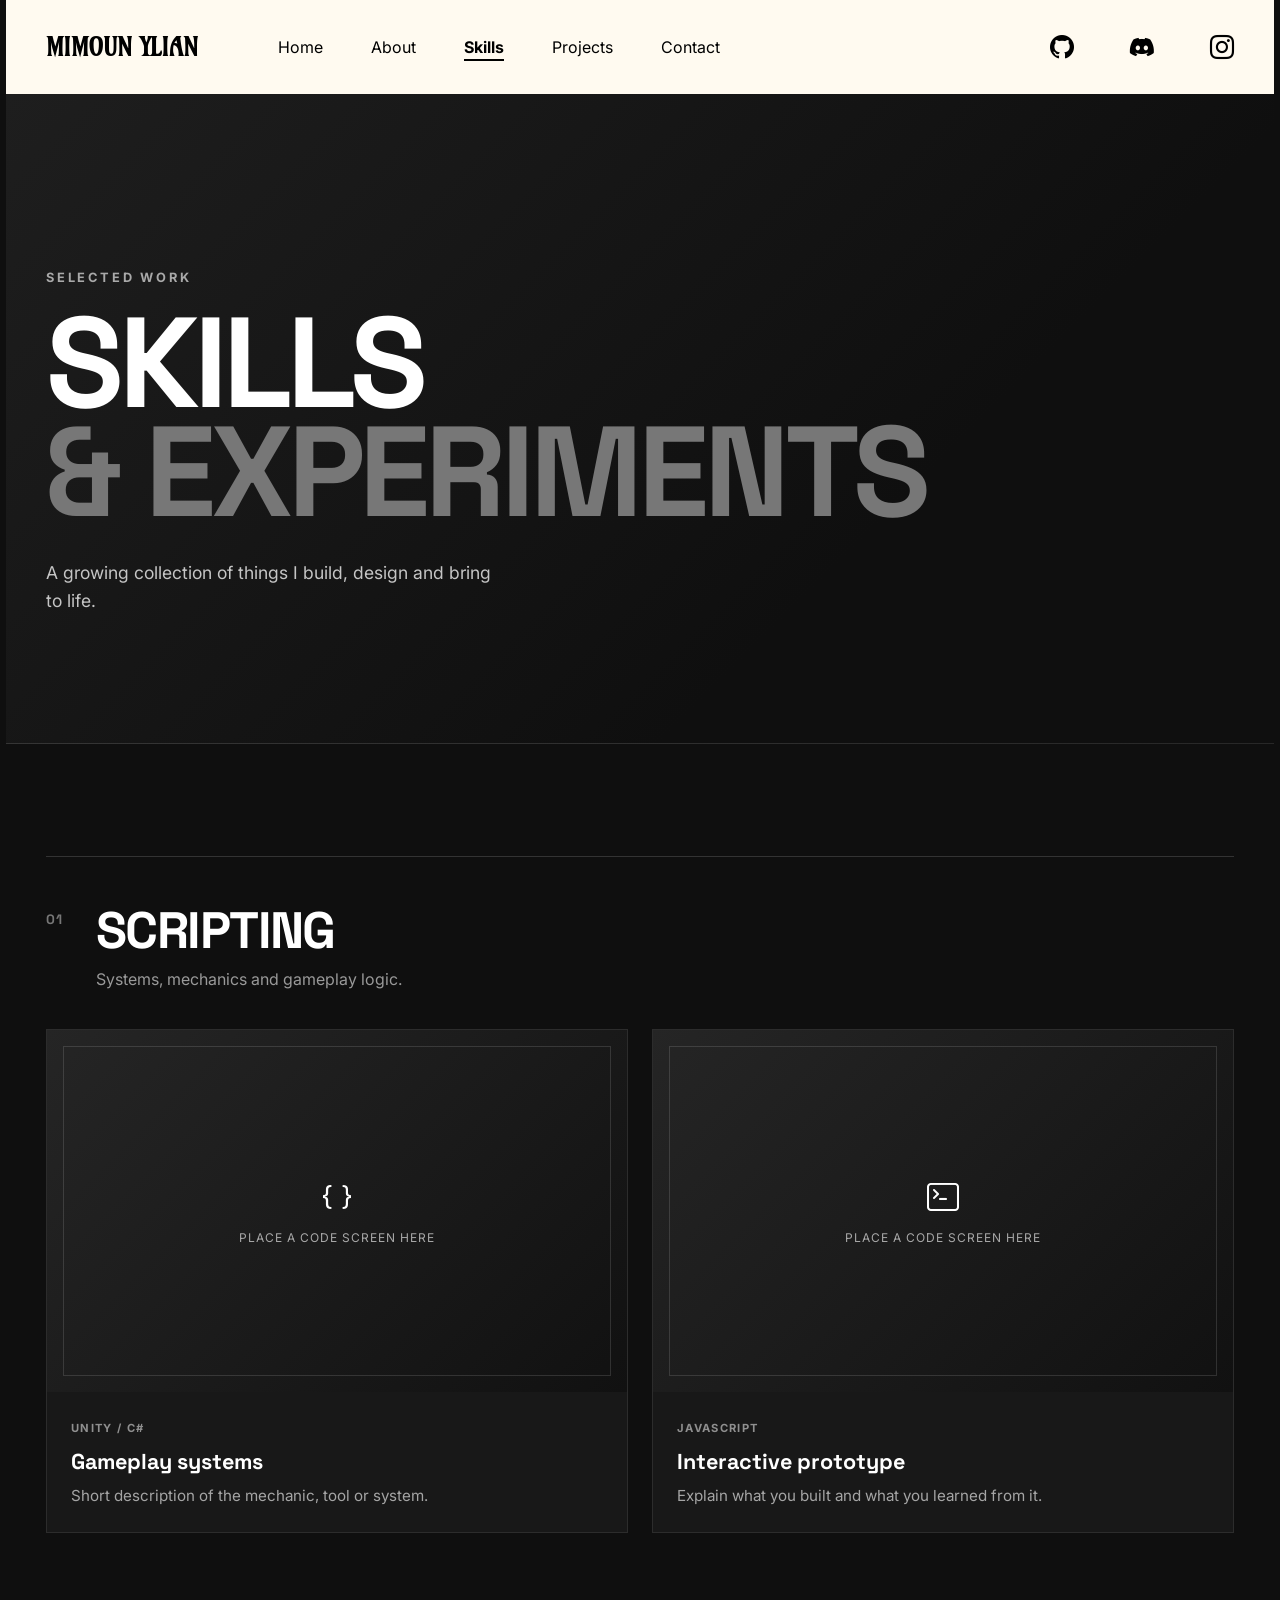
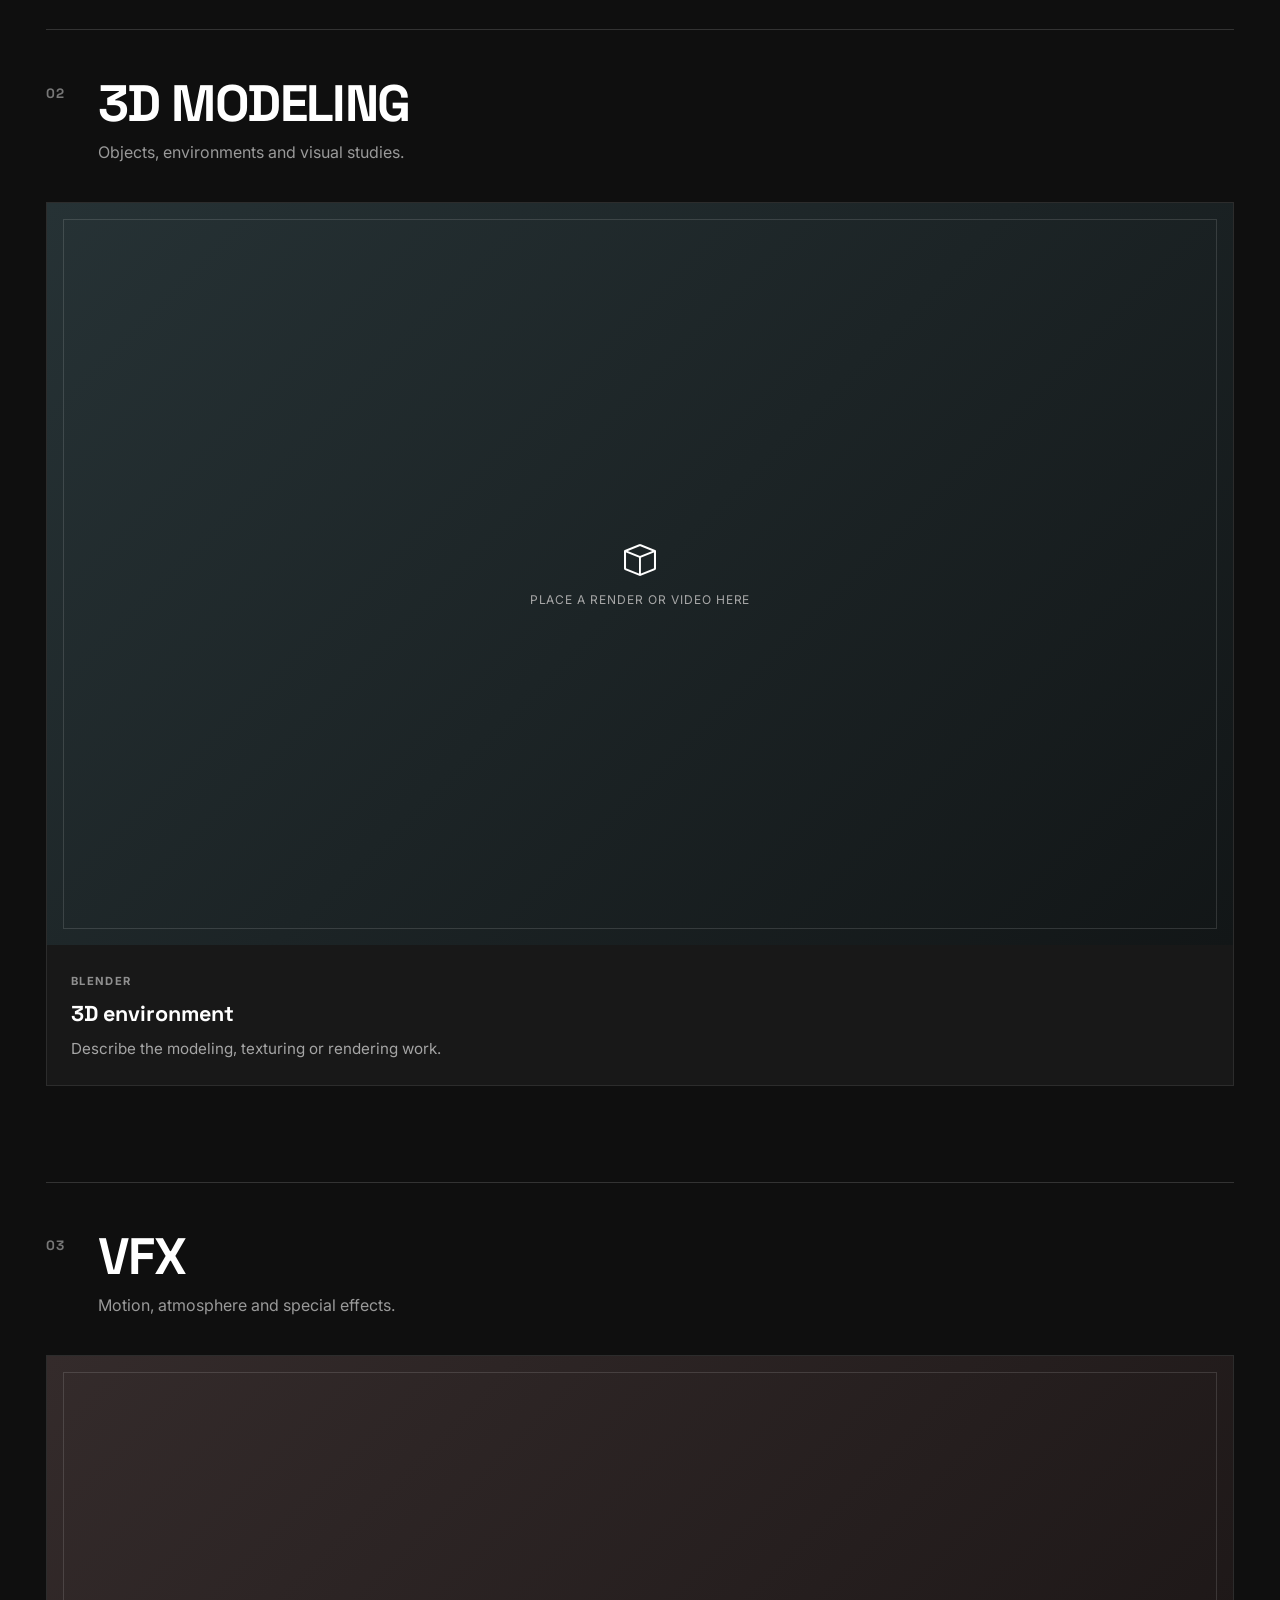
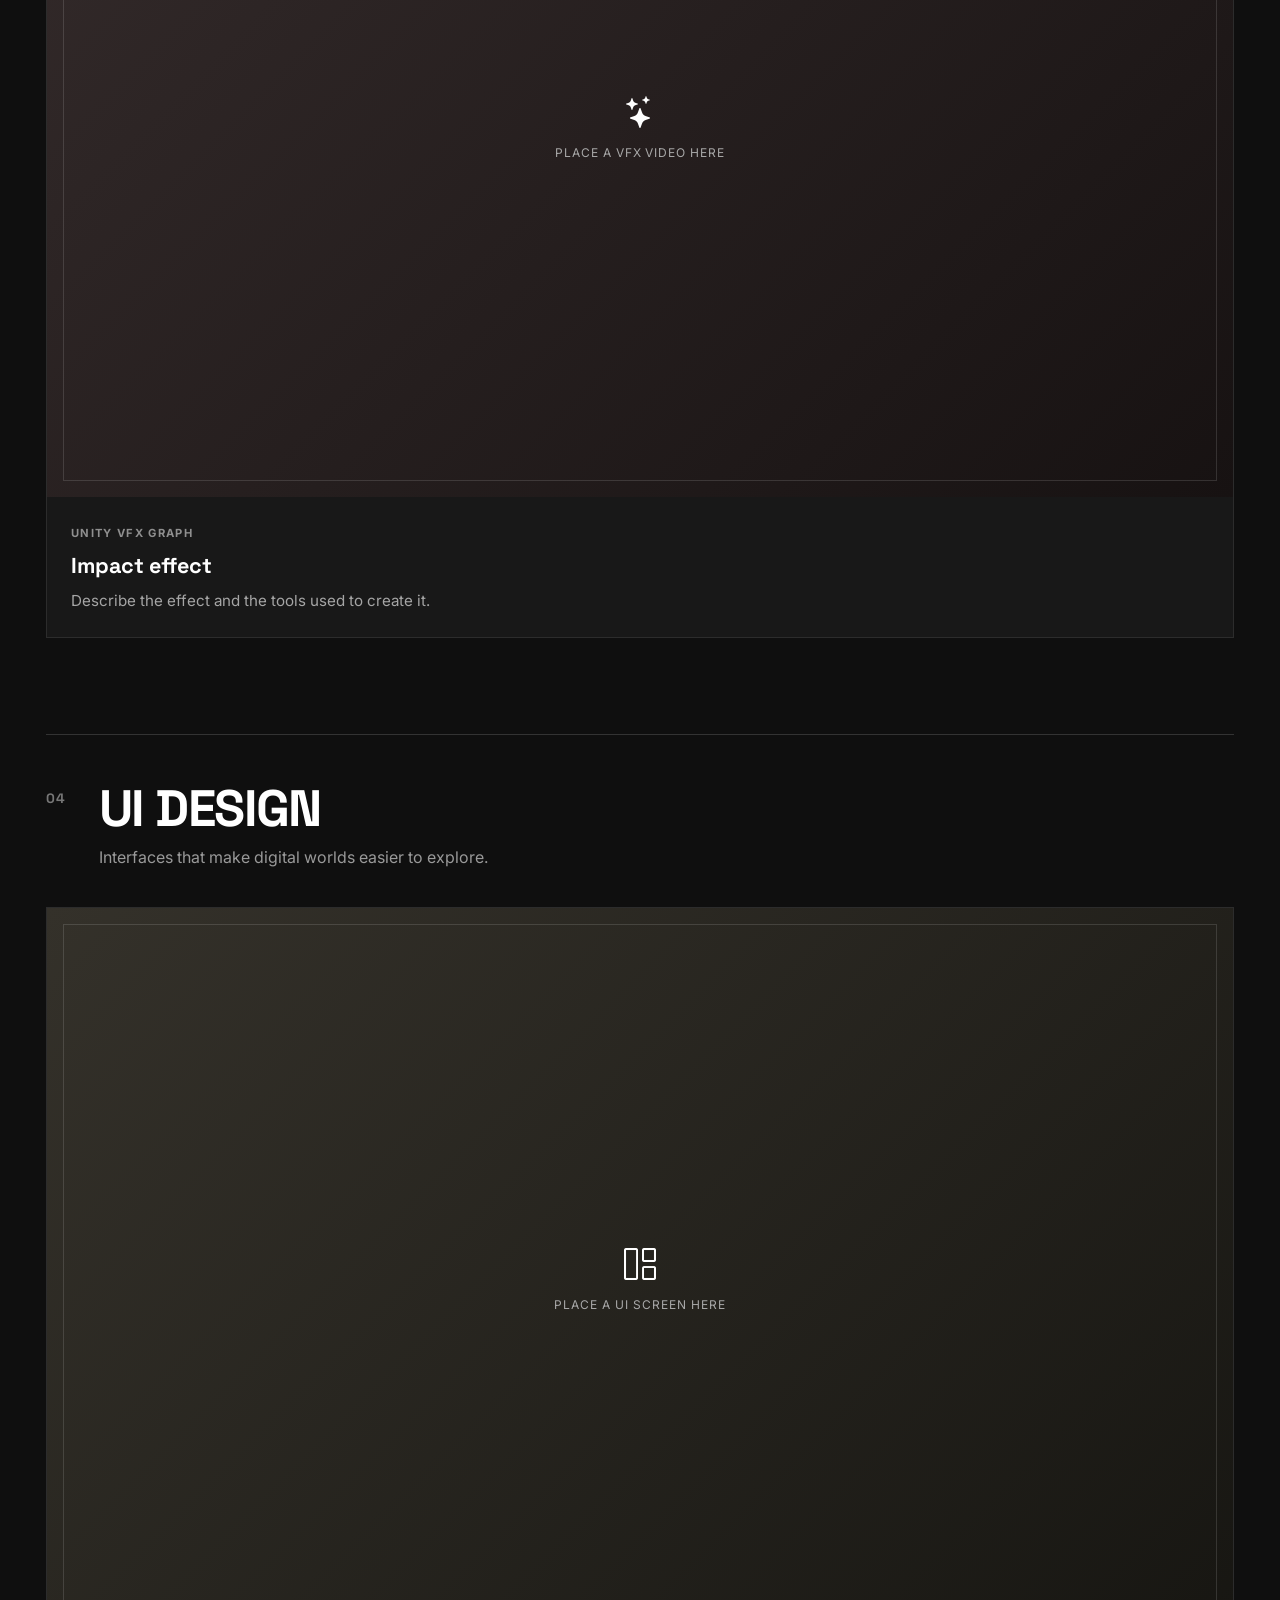
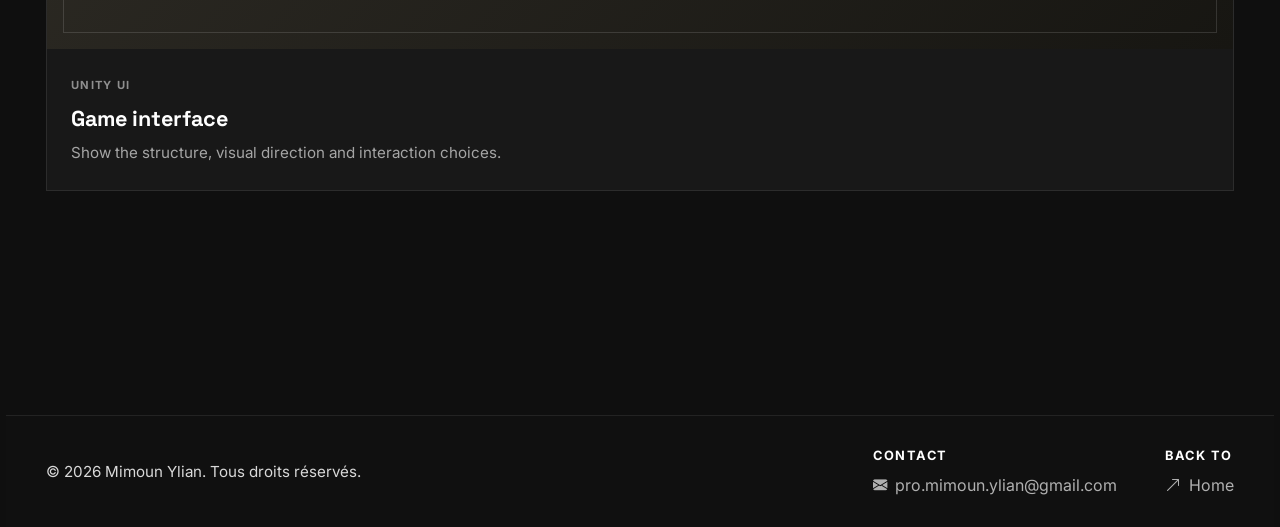
==== skills.html @ faa52ced "Skills and Fix Fix th scrollbar Added the skill pages and divide the css in 3 files" ====
<!DOCTYPE html>
<html lang="en">
<head>
    <meta charset="UTF-8">
    <meta name="viewport" content="width=device-width, initial-scale=1.0">
    <title>Skills • Mimoun Ylian</title>
    <link rel="stylesheet" type="text/css" href="base.css">
    <link rel="stylesheet" type="text/css" href="skills.css">
    <link rel="stylesheet" href="https://cdn.jsdelivr.net/npm/bootstrap-icons@1.11.3/font/bootstrap-icons.css">
    <link rel="preconnect" href="https://fonts.googleapis.com">
    <link rel="preconnect" href="https://fonts.gstatic.com" crossorigin>
    <link href="https://fonts.googleapis.com/css2?family=Space+Grotesk:wght@500;600;700&family=Inter:wght@400;500&display=swap" rel="stylesheet">
</head>
<body class="skills-page">
    <header>
        <nav class="navbar">
            <a class="site-name" href="index.html">Mimoun Ylian</a>
            <ul class="nav-links">
                <li><a href="index.html#home">Home</a></li>
                <li><a href="index.html#about">About</a></li>
                <li><a class="current" href="skills.html">Skills</a></li>
                <li><a href="index.html#projects">Projects</a></li>
                <li><a href="index.html#contact">Contact</a></li>
            </ul>
            <ul class="social-links">
                <li><a href="https://github.com/EnOx-S" aria-label="GitHub"><i class="bi bi-github"></i></a></li>
                <li><a href="https://discord.com/users/1399807312969072661" aria-label="Discord"><i class="bi bi-discord"></i></a></li>
                <li><a href="https://www.instagram.com/ylian.off/" aria-label="Instagram"><i class="bi bi-instagram"></i></a></li>
            </ul>
            <button class="burger-menu" id="burgerMenu" aria-label="Open menu" aria-expanded="false">
                <span></span>
                <span></span>
                <span></span>
            </button>
        </nav>
        <div class="mobile-menu" id="mobileMenu">
            <ul class="mobile-nav-links">
                <li><a href="index.html#home">Home</a></li>
                <li><a href="index.html#about">About</a></li>
                <li><a class="current" href="skills.html">Skills</a></li>
                <li><a href="index.html#projects">Projects</a></li>
                <li><a href="index.html#contact">Contact</a></li>
            </ul>
        </div>
    </header>

    <main>
        <section class="skills-hero">
            <div class="container">
                <p class="page-kicker">Selected work</p>
                <h1 class="page-title">Skills<br><span>&amp; <span class="title-word">Experiments</span></span></h1>
                <p class="page-intro">A growing collection of things I build, design and bring to life.</p>
            </div>
        </section>

        <div class="container skills-gallery">
            <section class="skill-category" aria-labelledby="scripting-title">
                <div class="category-heading">
                    <span class="category-number">01</span>
                    <div>
                        <h2 id="scripting-title">Scripting</h2>
                        <p>Systems, mechanics and gameplay logic.</p>
                    </div>
                </div>
                <div class="showcase-grid">
                    <article class="showcase-card">
                        <div class="showcase-media media-code">
                            <i class="bi bi-braces" aria-hidden="true"></i>
                            <span>Place a code screen here</span>
                        </div>
                        <div class="showcase-content">
                            <span class="showcase-type">Unity / C#</span>
                            <h3>Gameplay systems</h3>
                            <p>Short description of the mechanic, tool or system.</p>
                        </div>
                    </article>
                    <article class="showcase-card">
                        <div class="showcase-media media-code">
                            <i class="bi bi-terminal" aria-hidden="true"></i>
                            <span>Place a code screen here</span>
                        </div>
                        <div class="showcase-content">
                            <span class="showcase-type">JavaScript</span>
                            <h3>Interactive prototype</h3>
                            <p>Explain what you built and what you learned from it.</p>
                        </div>
                    </article>
                </div>
            </section>

            <section class="skill-category" aria-labelledby="modeling-title">
                <div class="category-heading">
                    <span class="category-number">02</span>
                    <div>
                        <h2 id="modeling-title">3D Modeling</h2>
                        <p>Objects, environments and visual studies.</p>
                    </div>
                </div>
                <div class="showcase-grid">
                    <article class="showcase-card">
                        <div class="showcase-media media-modeling">
                            <i class="bi bi-box" aria-hidden="true"></i>
                            <span>Place a render or video here</span>
                        </div>
                        <div class="showcase-content">
                            <span class="showcase-type">Blender</span>
                            <h3>3D environment</h3>
                            <p>Describe the modeling, texturing or rendering work.</p>
                        </div>
                    </article>
                </div>
            </section>

            <section class="skill-category" aria-labelledby="vfx-title">
                <div class="category-heading">
                    <span class="category-number">03</span>
                    <div>
                        <h2 id="vfx-title">VFX</h2>
                        <p>Motion, atmosphere and special effects.</p>
                    </div>
                </div>
                <div class="showcase-grid">
                    <article class="showcase-card">
                        <div class="showcase-media media-vfx">
                            <i class="bi bi-stars" aria-hidden="true"></i>
                            <span>Place a VFX video here</span>
                        </div>
                        <div class="showcase-content">
                            <span class="showcase-type">Unity VFX Graph</span>
                            <h3>Impact effect</h3>
                            <p>Describe the effect and the tools used to create it.</p>
                        </div>
                    </article>
                </div>
            </section>

            <section class="skill-category" aria-labelledby="ui-title">
                <div class="category-heading">
                    <span class="category-number">04</span>
                    <div>
                        <h2 id="ui-title">UI Design</h2>
                        <p>Interfaces that make digital worlds easier to explore.</p>
                    </div>
                </div>
                <div class="showcase-grid">
                    <article class="showcase-card">
                        <div class="showcase-media media-ui">
                            <i class="bi bi-grid-1x2" aria-hidden="true"></i>
                            <span>Place a UI screen here</span>
                        </div>
                        <div class="showcase-content">
                            <span class="showcase-type">Unity UI</span>
                            <h3>Game interface</h3>
                            <p>Show the structure, visual direction and interaction choices.</p>
                        </div>
                    </article>
                </div>
            </section>
        </div>
    </main>

    <footer class="site-footer">
        <div class="container footer-content">
            <p class="copyright">© 2026 Mimoun Ylian. Tous droits réservés.</p>
            <div class="footer-columns">
                <div class="footer-block">
                    <span class="footer-title">Contact</span>
                    <a class="footer-email" href="mailto:pro.mimoun.ylian@gmail.com"><i class="bi bi-envelope-fill"></i> pro.mimoun.ylian@gmail.com</a>
                </div>
                <div class="footer-block">
                    <span class="footer-title">Back to</span>
                    <a href="index.html"><i class="bi bi-arrow-up-right"></i> Home</a>
                </div>
            </div>
        </div>
    </footer>

    <script>
        const burgerMenu = document.getElementById('burgerMenu');
        const mobileMenu = document.getElementById('mobileMenu');

        burgerMenu.addEventListener('click', () => {
            const isOpen = burgerMenu.classList.toggle('active');
            mobileMenu.classList.toggle('active');
            burgerMenu.setAttribute('aria-expanded', isOpen);
        });

        document.querySelectorAll('.mobile-nav-links a').forEach(link => {
            link.addEventListener('click', () => {
                burgerMenu.classList.remove('active');
                mobileMenu.classList.remove('active');
                burgerMenu.setAttribute('aria-expanded', 'false');
            });
        });
    </script>
</body>
</html>
---- base.css ----
html {
    scroll-behavior: smooth;
    scroll-padding-top: 1rem;
    scrollbar-gutter: stable both-edges;
    overflow-y: overlay;
}

::-webkit-scrollbar {
    width: 6px;
    background: transparent;
}

::-webkit-scrollbar-track {
    background: transparent;
}

::-webkit-scrollbar-corner,
::-webkit-scrollbar-button {
    display: none;
}

::-webkit-scrollbar-thumb {
    background-color: rgba(255, 255, 255, 0.3);
    border-radius: 999px;
}

::-webkit-scrollbar-thumb:hover {
    background-color: rgba(255, 255, 255, 0.6);
}

body {
    background-color: #0f0f0f;
    color: #000;
    font-family: 'Inter', sans-serif;
    margin: 0;
    padding: 0;
}

@media (prefers-reduced-motion: reduce) {
    html {
        scroll-behavior: auto;
    }
}

@font-face {
    font-family: 'Amarante';
    src: url('assets/fonts/Amarante-Regular.ttf') format('truetype');
}

.container {
    margin: 0 auto;
    max-width: 1200px;
    padding: 0 2.5rem;
}

.navbar {
    align-items: center;
    background-color: floralwhite;
    display: flex;
    gap: 5rem;
    padding: 2rem 2.5rem;
}

#name,
.site-name {
    color: #000;
    font-family: 'Amarante', sans-serif;
    font-size: 1.5rem;
    font-weight: bold;
    margin: 0;
    text-decoration: none;
    text-transform: uppercase;
}

.nav-links {
    display: flex;
    gap: 3rem;
    list-style: none;
    margin: 0;
    padding: 0;
}

.nav-links a {
    color: #000;
    position: relative;
    text-decoration: none;
    transition: color 0.3s ease;
}

.nav-links a::after {
    background-color: #000;
    bottom: -4px;
    content: '';
    height: 2px;
    left: 0;
    position: absolute;
    transition: width 0.3s ease;
    width: 0;
}

.nav-links a:hover::after,
.nav-links a.current::after {
    width: 100%;
}

.nav-links a.current,
.mobile-nav-links a.current {
    font-weight: 700;
}

.social-links {
    display: flex;
    gap: 3.5rem;
    list-style: none;
    margin: 0 0 0 auto;
    padding: 0;
}

.social-links a {
    align-items: center;
    color: #000;
    display: flex;
    font-size: 1.5rem;
    transition: transform 0.2s ease;
}

.social-links a:hover {
    transform: scale(1.1);
}

.burger-menu {
    background: none;
    border: none;
    cursor: pointer;
    display: none;
    flex-direction: column;
    gap: 6px;
    margin-left: auto;
    padding: 0;
}

.burger-menu span {
    background-color: #000;
    border-radius: 2px;
    height: 3px;
    transition: all 0.3s ease;
    width: 25px;
}

.burger-menu.active span:nth-child(1) {
    transform: rotate(45deg) translate(10px, 10px);
}

.burger-menu.active span:nth-child(2) {
    opacity: 0;
}

.burger-menu.active span:nth-child(3) {
    transform: rotate(-45deg) translate(7px, -7px);
}

.mobile-menu {
    background-color: floralwhite;
    display: none;
    flex-direction: column;
    padding: 1rem 2.5rem;
}

.mobile-menu.active {
    display: flex;
}

.mobile-nav-links {
    display: flex;
    flex-direction: column;
    gap: 1.5rem;
    list-style: none;
    margin: 0;
    padding: 0;
}

.mobile-nav-links a {
    color: #000;
    font-weight: 500;
    text-decoration: none;
    transition: color 0.3s ease;
}

.mobile-nav-links a:hover {
    color: #666;
}

.site-footer {
    background-color: #101010;
    border-top: 1px solid rgba(255, 255, 255, 0.08);
    padding: 2rem 0;
}

.footer-content {
    align-items: center;
    display: flex;
    flex-wrap: wrap;
    gap: 1.5rem;
    justify-content: space-between;
}

.copyright {
    color: #d9d9d9;
    font-size: 0.95rem;
    margin: 0;
}

.footer-columns {
    align-items: flex-start;
    display: flex;
    gap: 3rem;
}

.footer-block {
    display: flex;
    flex-direction: column;
    gap: 0.75rem;
}

.footer-title {
    color: #fff;
    font-size: 0.8rem;
    font-weight: 700;
    letter-spacing: 0.12em;
    text-transform: uppercase;
}

.footer-block a,
.footer-email {
    align-items: center;
    color: #b0b0b0;
    display: inline-flex;
    gap: 0.5rem;
    text-decoration: none;
    transition: color 0.2s ease;
}

.footer-block a:hover,
.footer-email:hover {
    color: #fff;
}

.footer-email i {
    font-size: 0.9rem;
}

@media (max-width: 992px) {
    .burger-menu {
        display: flex;
    }

    .nav-links,
    .social-links {
        display: none;
    }

    .navbar {
        gap: 0;
        padding: 1.5rem 2.5rem;
    }

    #name,
    .site-name {
        font-size: 2rem;
    }

    .mobile-nav-links a {
        font-size: 1.5rem;
    }
}

@media (max-width: 576px) {
    .footer-content {
        align-items: flex-start;
        flex-direction: column;
    }

    .footer-columns {
        flex-direction: column;
        gap: 1.5rem;
    }
}
---- skills.css ----
.skills-page {
    background: #0f0f0f;
}

.skills-hero {
    background: linear-gradient(135deg, #1e1e1e 0%, #0f0f0f 68%);
    border-bottom: 1px solid rgba(255, 255, 255, 0.1);
    padding: clamp(6rem, 14vw, 11rem) 0 clamp(5rem, 10vw, 8rem);
}

.page-kicker {
    color: #a9a9a9;
    font-size: 0.8rem;
    font-weight: 700;
    letter-spacing: 0.22em;
    margin: 0 0 1.5rem;
    text-transform: uppercase;
}

.page-title {
    color: #fff;
    font-family: 'Space Grotesk', sans-serif;
    font-size: clamp(4rem, 10vw, 8.5rem);
    letter-spacing: -0.04em;
    line-height: 0.85;
    margin: 0;
    text-transform: uppercase;
}

.page-title span {
    color: #777;
}

.page-intro {
    color: #c5c5c5;
    font-size: 1.1rem;
    line-height: 1.6;
    margin: 2rem 0 0;
    max-width: 28rem;
}

.skills-gallery {
    padding-bottom: 8rem;
    padding-top: 7rem;
}

.skill-category {
    border-top: 1px solid rgba(255, 255, 255, 0.15);
    padding: 3rem 0 6rem;
}

.category-heading {
    align-items: flex-start;
    display: flex;
    gap: 2rem;
    margin-bottom: 2.5rem;
}

.category-number {
    color: #777;
    font-family: 'Space Grotesk', sans-serif;
    font-size: 0.85rem;
    font-weight: 700;
    letter-spacing: 0.1em;
    padding-top: 0.4rem;
}

.category-heading h2 {
    color: #fff;
    font-family: 'Space Grotesk', sans-serif;
    font-size: clamp(2rem, 4vw, 3.5rem);
    letter-spacing: -0.03em;
    line-height: 1;
    margin: 0 0 0.8rem;
    text-transform: uppercase;
}

.category-heading p {
    color: #999;
    font-size: 1rem;
    margin: 0;
}

.showcase-grid {
    display: grid;
    gap: 1.5rem;
    grid-template-columns: repeat(auto-fit, minmax(min(100%, 310px), 1fr));
}

.showcase-card {
    background: #181818;
    border: 1px solid #2c2c2c;
    overflow: hidden;
    transition: border-color 0.3s ease, transform 0.3s ease;
}

.showcase-card:hover {
    border-color: #777;
    transform: translateY(-6px);
}

.showcase-media {
    align-items: center;
    aspect-ratio: 16 / 10;
    background: #222;
    color: #a8a8a8;
    display: flex;
    flex-direction: column;
    gap: 0.8rem;
    justify-content: center;
    overflow: hidden;
    position: relative;
}

.showcase-media::before {
    border: 1px solid rgba(255, 255, 255, 0.13);
    content: '';
    inset: 1rem;
    pointer-events: none;
    position: absolute;
}

.showcase-media i {
    color: #fff;
    font-size: 2rem;
}

.showcase-media span {
    font-size: 0.75rem;
    letter-spacing: 0.08em;
    text-transform: uppercase;
}

.showcase-media img,
.showcase-media video {
    height: 100%;
    object-fit: cover;
    width: 100%;
}

.media-code {
    background: linear-gradient(135deg, #252525, #111);
}

.media-modeling {
    background: linear-gradient(135deg, #263235, #121617);
}

.media-vfx {
    background: linear-gradient(135deg, #342b2b, #171212);
}

.media-ui {
    background: linear-gradient(135deg, #34312a, #171612);
}

.showcase-content {
    padding: 1.5rem;
}

.showcase-type {
    color: #8f8f8f;
    font-size: 0.7rem;
    font-weight: 700;
    letter-spacing: 0.12em;
    text-transform: uppercase;
}

.showcase-content h3 {
    color: #fff;
    font-family: 'Space Grotesk', sans-serif;
    font-size: 1.35rem;
    margin: 0.7rem 0 0.6rem;
}

.showcase-content p {
    color: #a5a5a5;
    font-size: 0.95rem;
    line-height: 1.6;
    margin: 0;
}

@media (max-width: 576px) {
    .skills-hero .container {
        padding-left: 1.5rem;
        padding-right: 1.5rem;
    }

    .page-title {
        font-size: clamp(2.5rem, 12vw, 5rem);
        letter-spacing: -0.03em;
        max-width: 100%;
        overflow-wrap: break-word;
    }

    .page-title .title-word {
        display: block;
    }

    .category-heading {
        gap: 1rem;
    }

    .skills-gallery {
        padding-top: 4rem;
    }
}
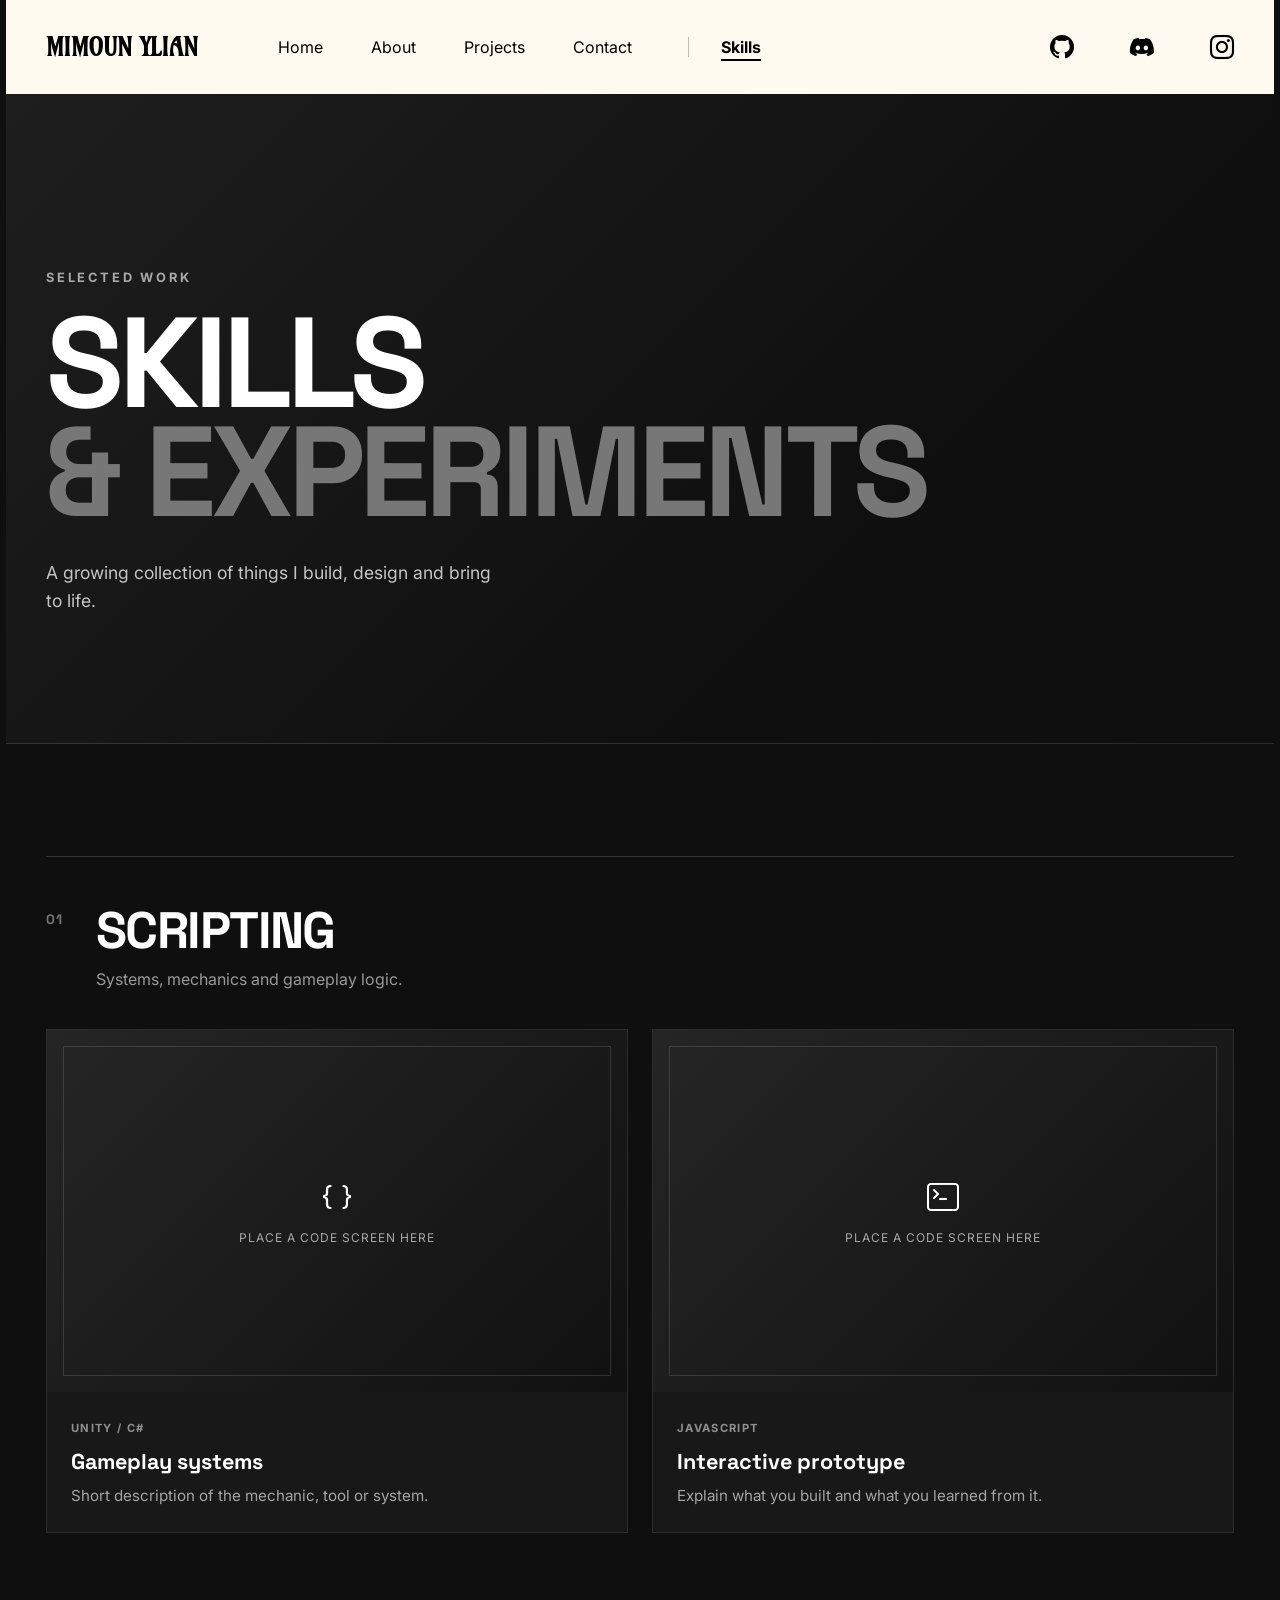
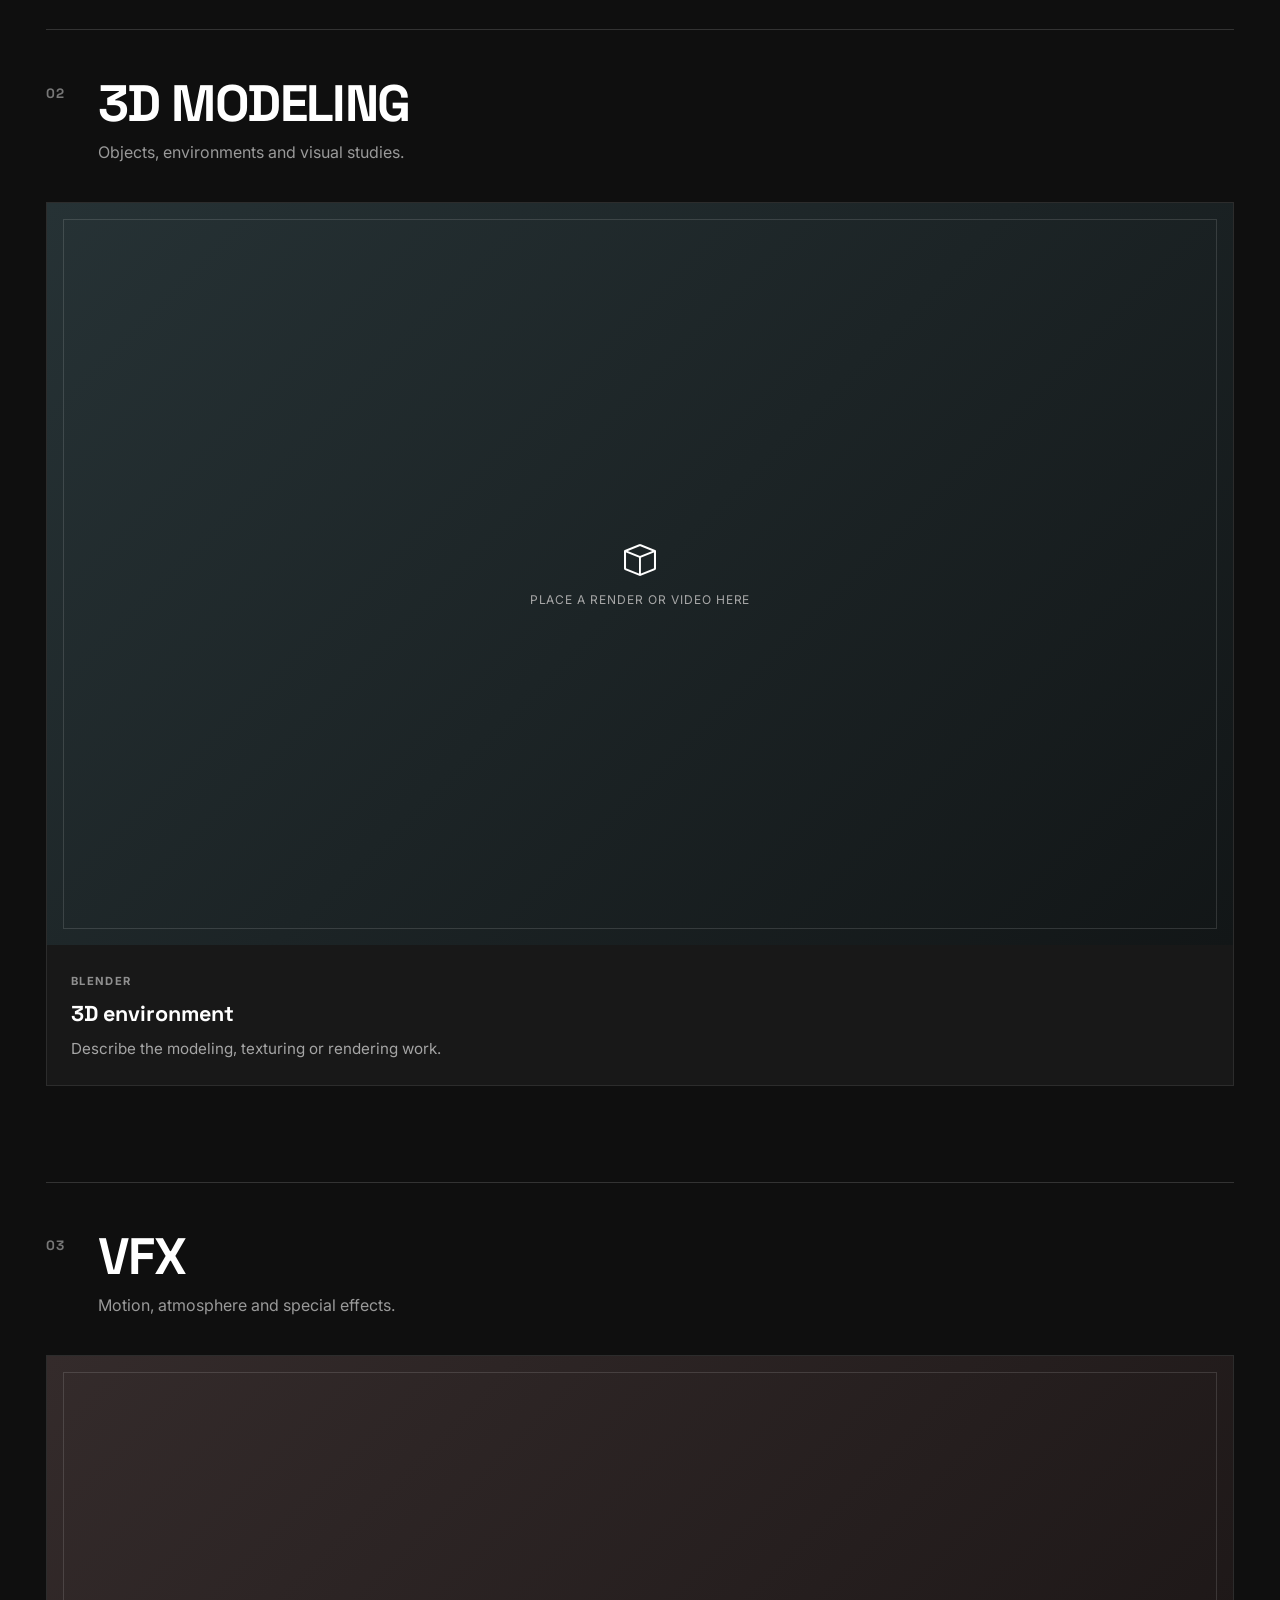
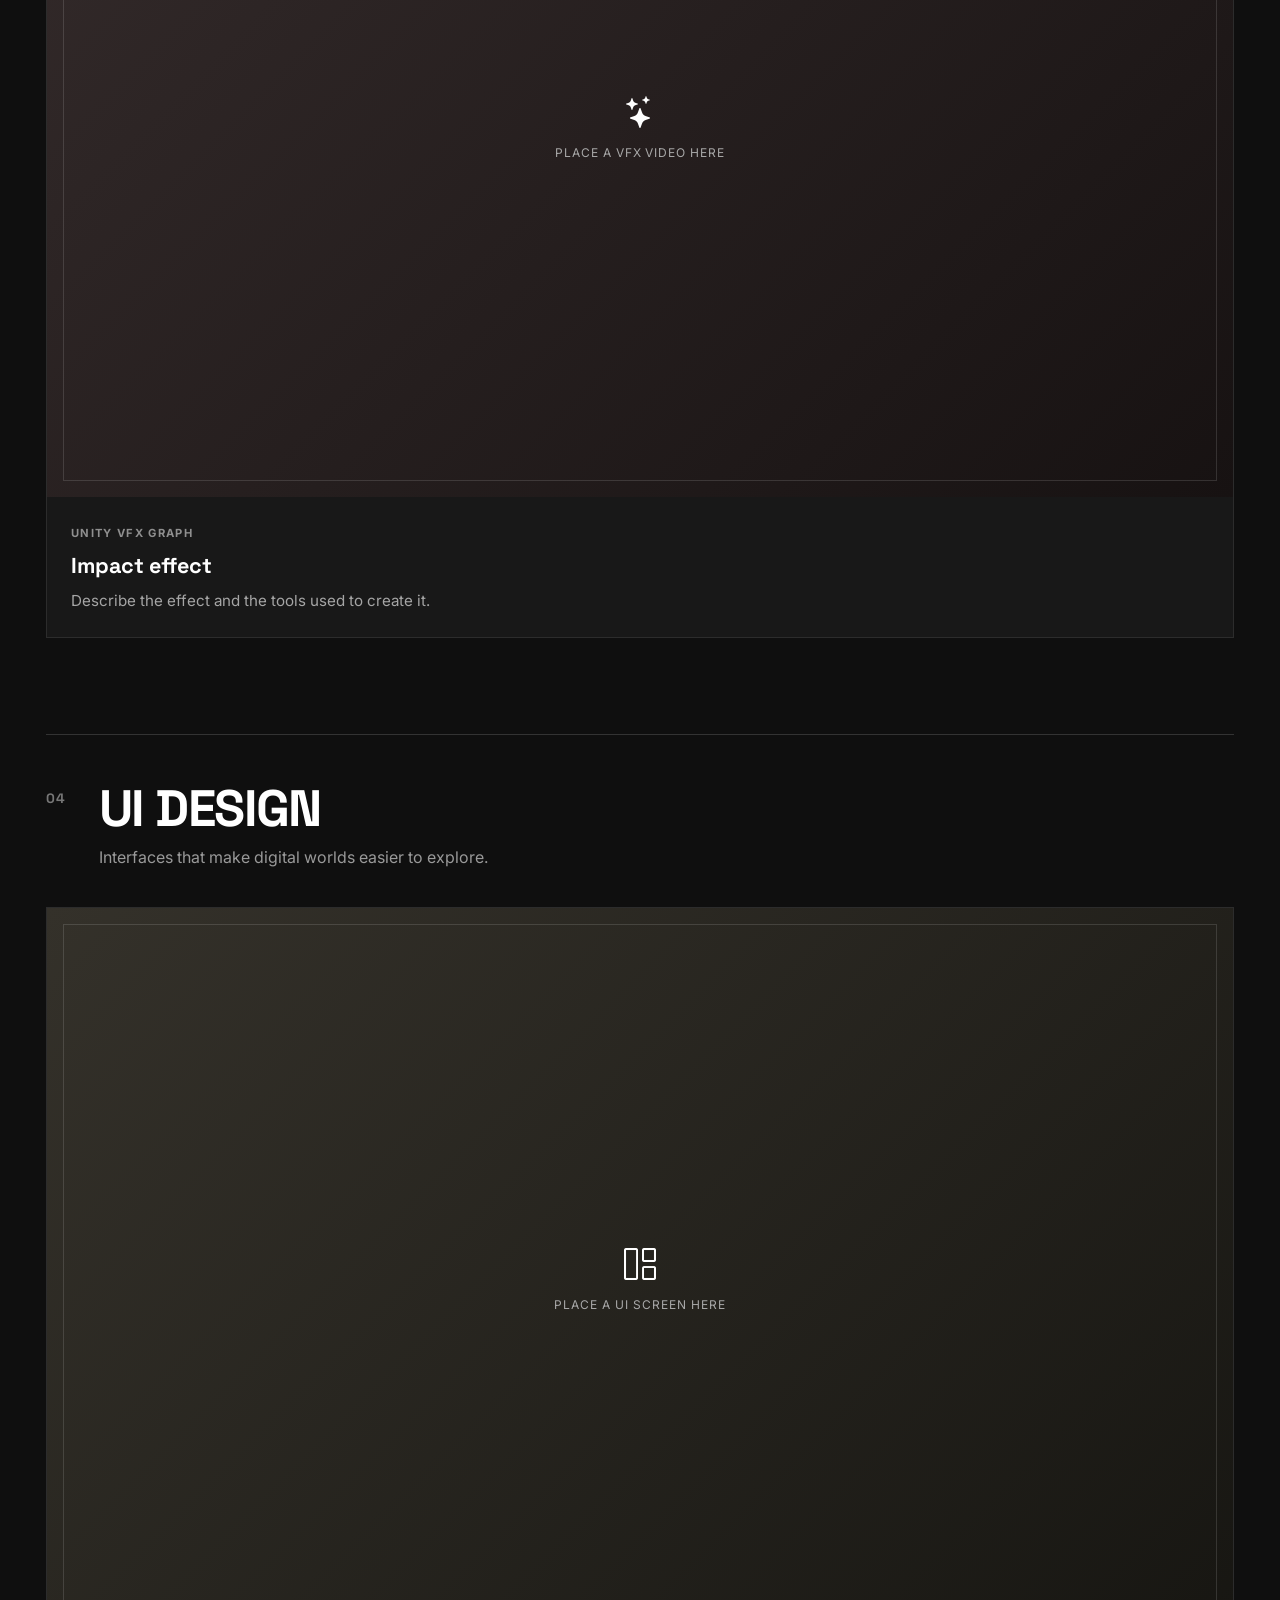
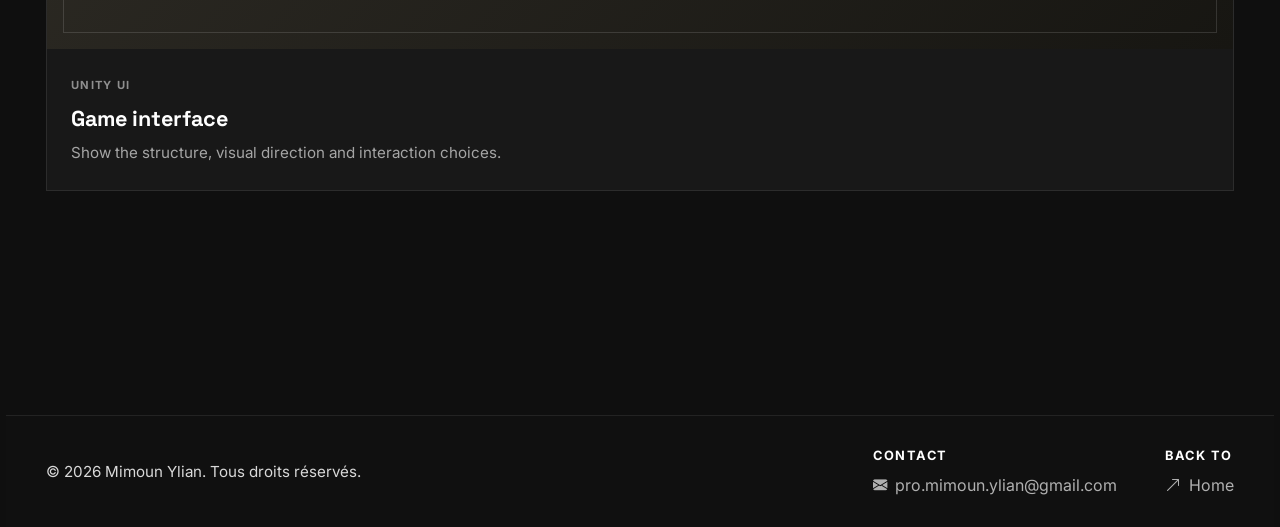
==== commit f245ec38: "edit navbar and the main page" ====
--- a/skills.html
+++ b/skills.html
@@ -18,9 +18,9 @@
             <ul class="nav-links">
                 <li><a href="index.html#home">Home</a></li>
                 <li><a href="index.html#about">About</a></li>
-                <li><a class="current" href="skills.html">Skills</a></li>
                 <li><a href="index.html#projects">Projects</a></li>
                 <li><a href="index.html#contact">Contact</a></li>
+                <li class="page-link"><a class="current" href="skills.html">Skills</a></li>
             </ul>
             <ul class="social-links">
                 <li><a href="https://github.com/EnOx-S" aria-label="GitHub"><i class="bi bi-github"></i></a></li>
@@ -37,9 +37,9 @@
             <ul class="mobile-nav-links">
                 <li><a href="index.html#home">Home</a></li>
                 <li><a href="index.html#about">About</a></li>
-                <li><a class="current" href="skills.html">Skills</a></li>
                 <li><a href="index.html#projects">Projects</a></li>
                 <li><a href="index.html#contact">Contact</a></li>
+                <li class="page-link"><a class="current" href="skills.html">Skills</a></li>
             </ul>
         </div>
     </header>
--- a/base.css
+++ b/base.css
@@ -103,6 +103,12 @@
     width: 100%;
 }
 
+.nav-links .page-link {
+    border-left: 1px solid rgba(0, 0, 0, 0.25);
+    margin-left: 0.5rem;
+    padding-left: 2rem;
+}
+
 .nav-links a.current,
 .mobile-nav-links a.current {
     font-weight: 700;
@@ -190,6 +196,12 @@
     color: #666;
 }
 
+.mobile-nav-links .page-link {
+    border-top: 1px solid rgba(0, 0, 0, 0.2);
+    margin-top: 0.25rem;
+    padding-top: 1.5rem;
+}
+
 .site-footer {
     background-color: #101010;
     border-top: 1px solid rgba(255, 255, 255, 0.08);
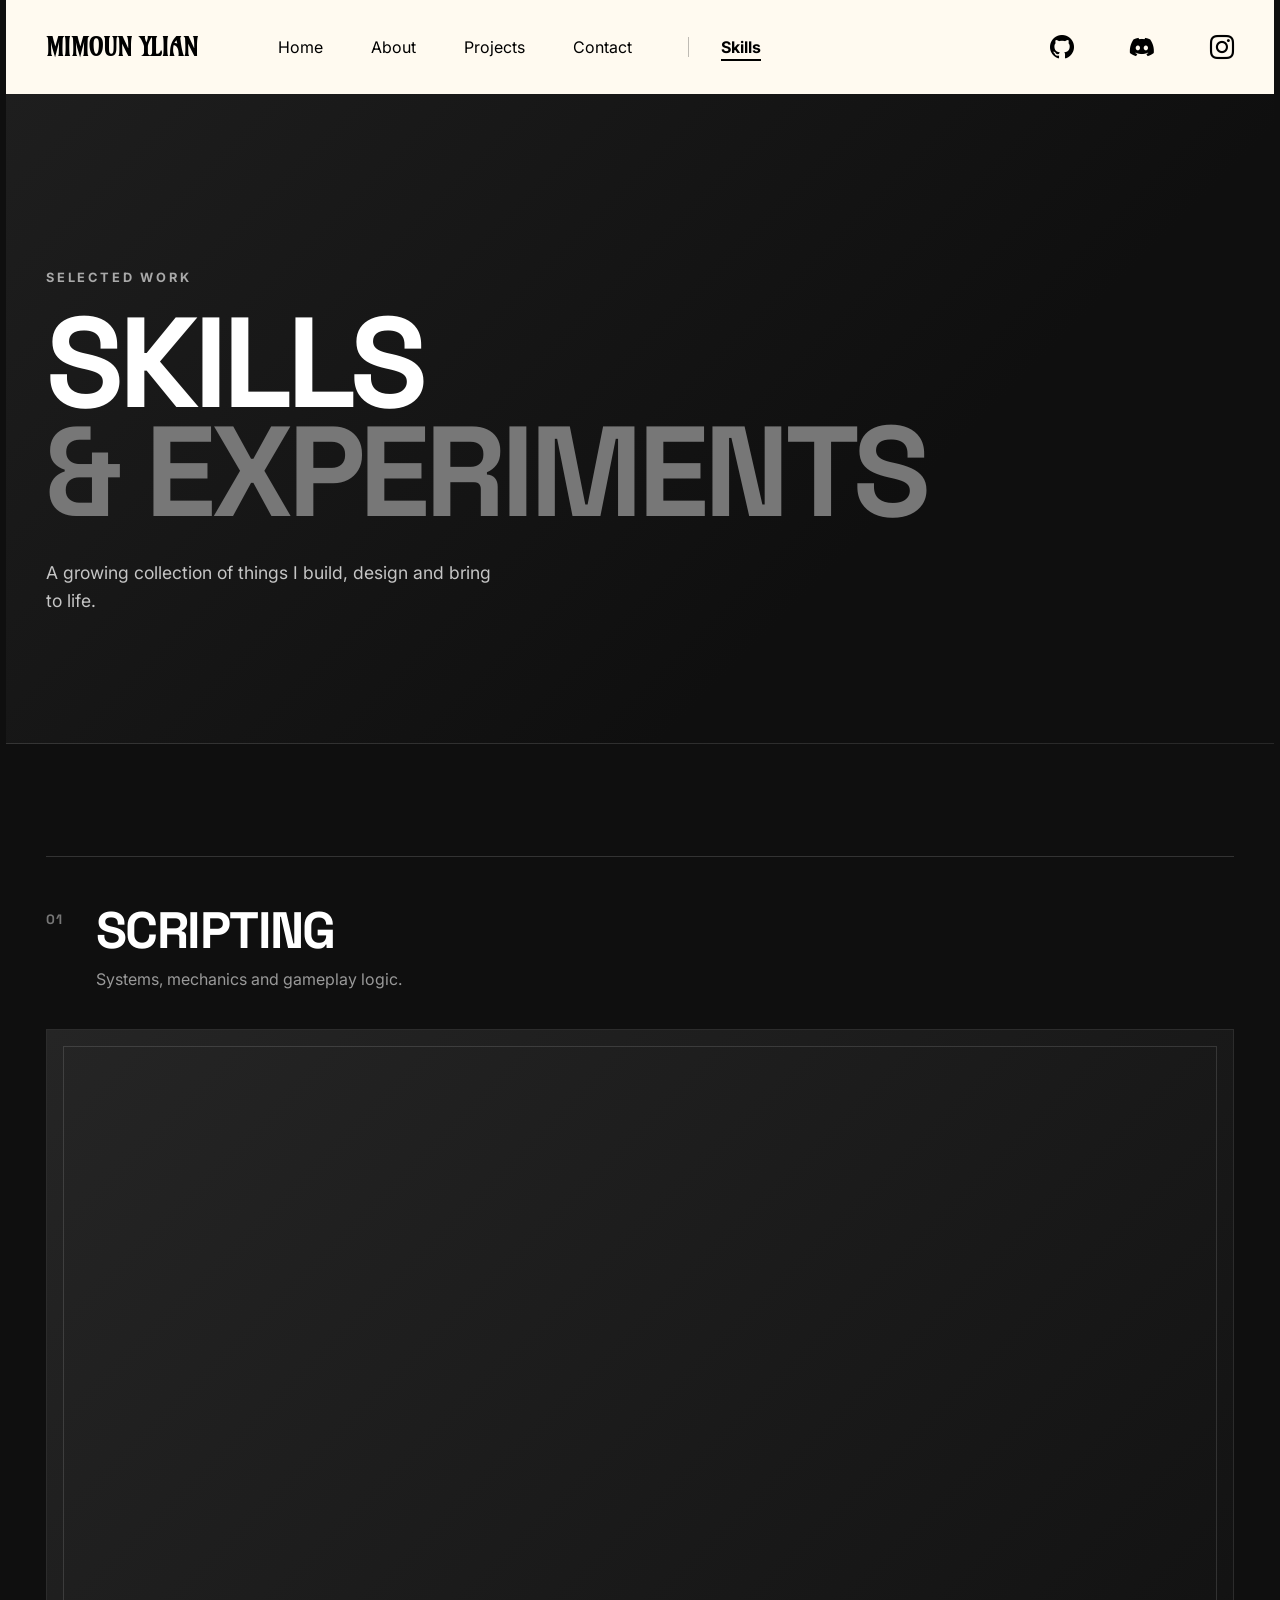
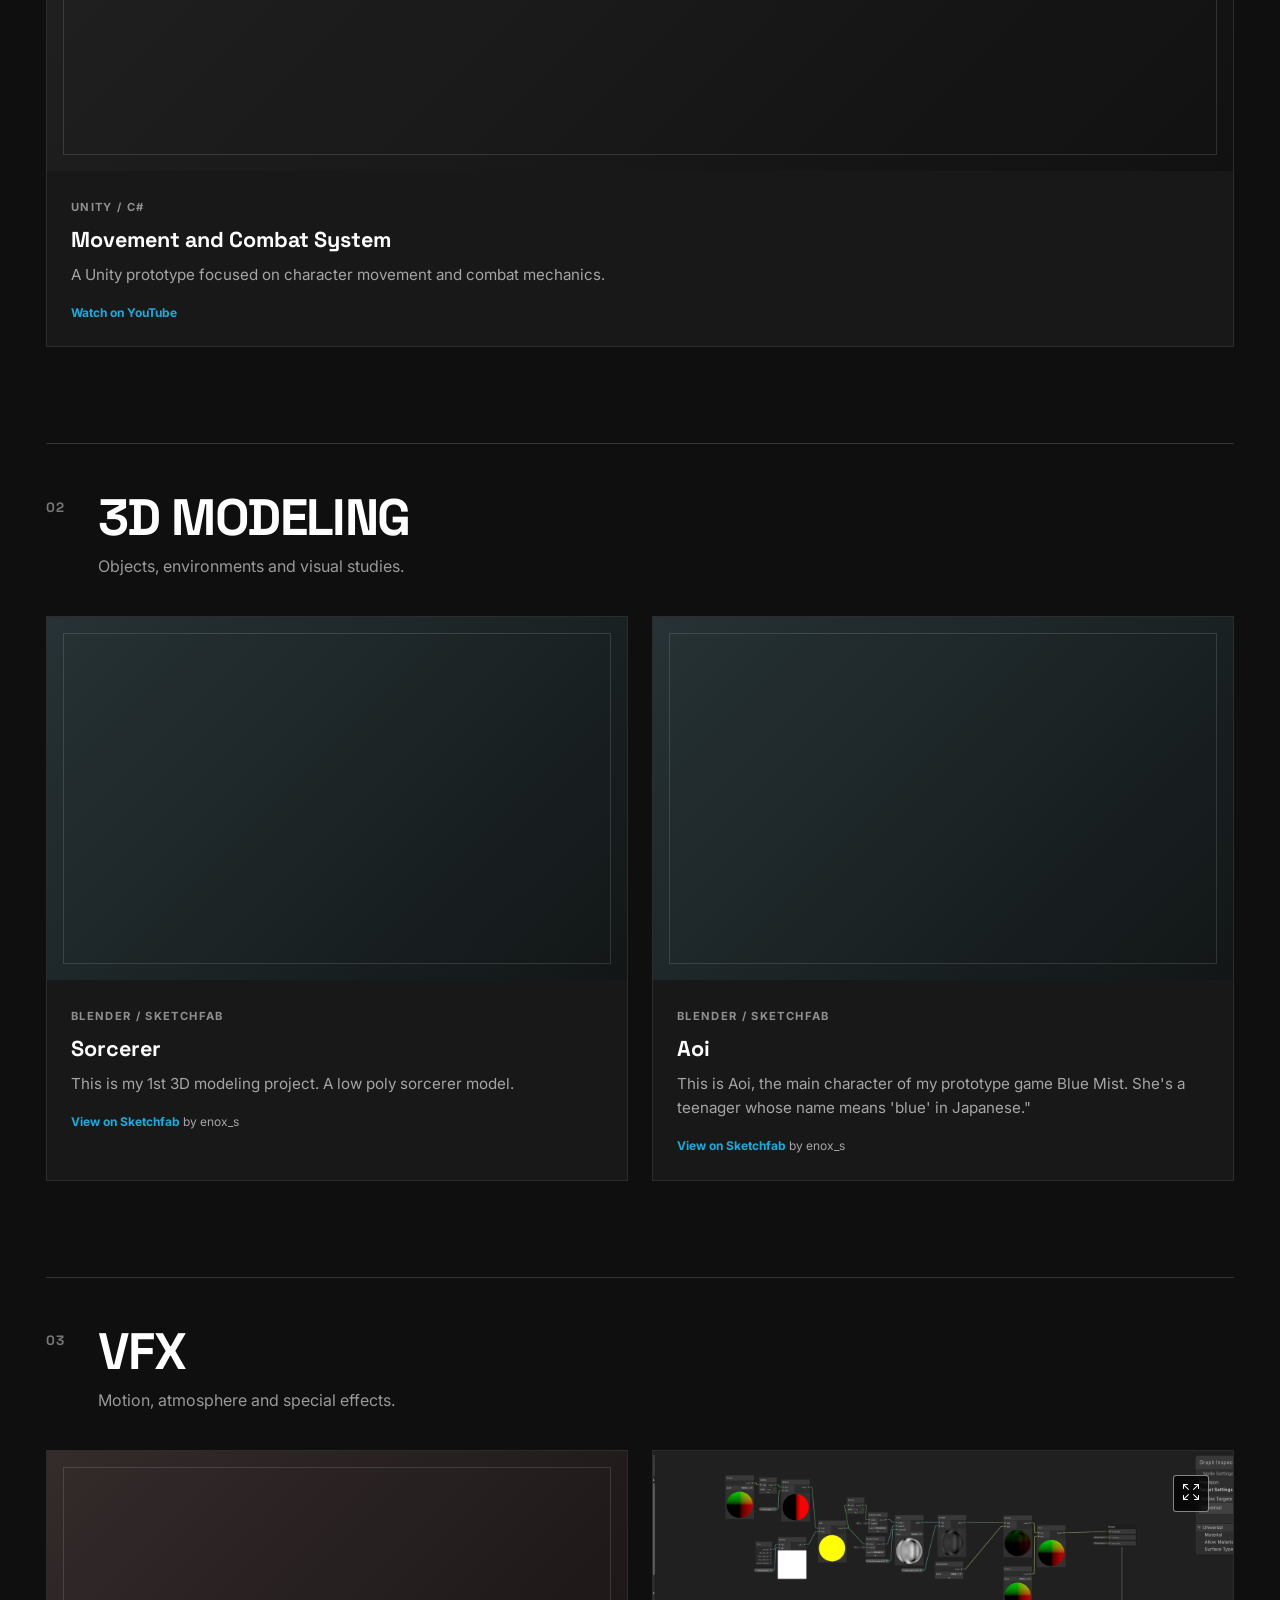
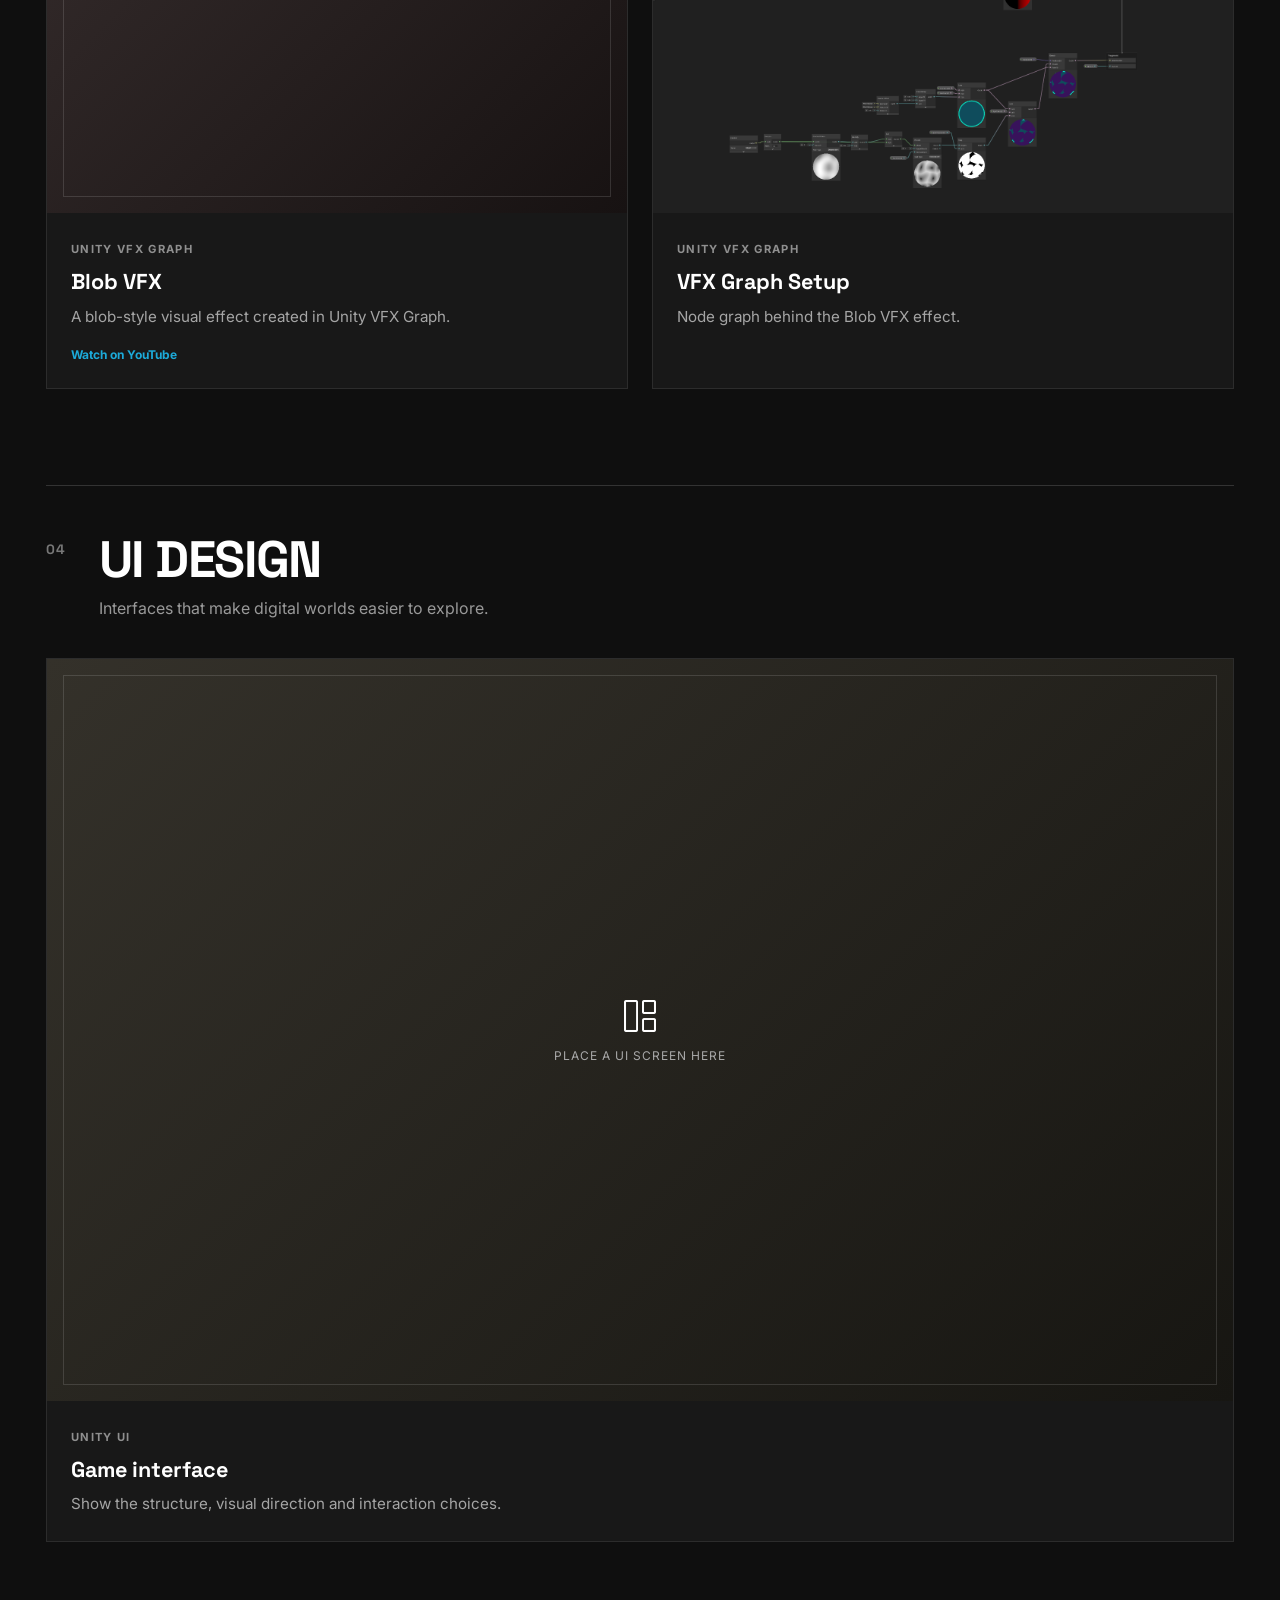
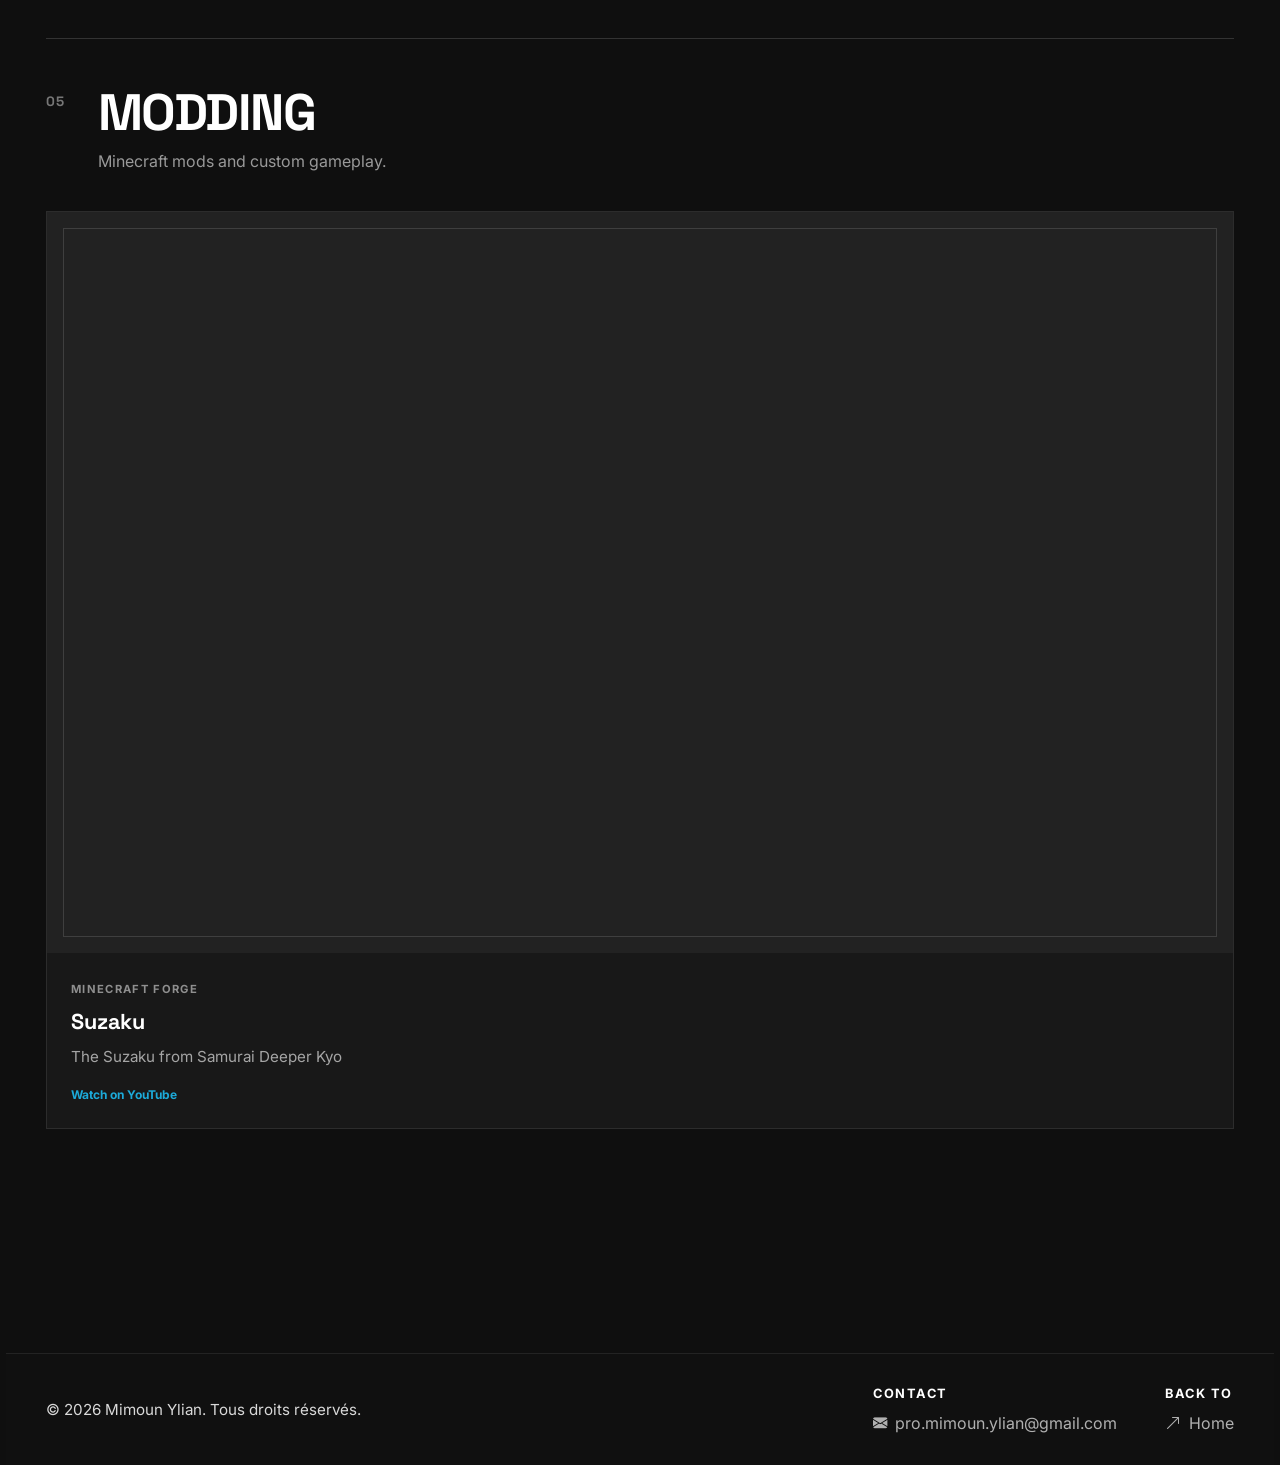
==== commit 81db5928: "update skills and animation" ====
--- a/skills.html
+++ b/skills.html
@@ -65,24 +65,24 @@
                 <div class="showcase-grid">
                     <article class="showcase-card">
                         <div class="showcase-media media-code">
-                            <i class="bi bi-braces" aria-hidden="true"></i>
-                            <span>Place a code screen here</span>
+                            <div class="youtube-embed-wrapper">
+                                <iframe
+                                    title="Movement and Combat System"
+                                    src="https://www.youtube-nocookie.com/embed/0GwfRjYVHME?controls=0&amp;rel=0&amp;playsinline=1"
+                                    loading="lazy"
+                                    allow="accelerometer; encrypted-media; gyroscope; picture-in-picture; web-share"
+                                    referrerpolicy="strict-origin-when-cross-origin"
+                                    allowfullscreen>
+                                </iframe>
+                            </div>
                         </div>
                         <div class="showcase-content">
                             <span class="showcase-type">Unity / C#</span>
-                            <h3>Gameplay systems</h3>
-                            <p>Short description of the mechanic, tool or system.</p>
-                        </div>
-                    </article>
-                    <article class="showcase-card">
-                        <div class="showcase-media media-code">
-                            <i class="bi bi-terminal" aria-hidden="true"></i>
-                            <span>Place a code screen here</span>
-                        </div>
-                        <div class="showcase-content">
-                            <span class="showcase-type">JavaScript</span>
-                            <h3>Interactive prototype</h3>
-                            <p>Explain what you built and what you learned from it.</p>
+                            <h3>Movement and Combat System</h3>
+                            <p>A Unity prototype focused on character movement and combat mechanics.</p>
+                            <p class="showcase-credit">
+                                <a href="https://www.youtube.com/watch?v=0GwfRjYVHME" target="_blank" rel="noopener noreferrer">Watch on YouTube</a>
+                            </p>
                         </div>
                     </article>
                 </div>
@@ -99,15 +99,61 @@
                 <div class="showcase-grid">
                     <article class="showcase-card">
                         <div class="showcase-media media-modeling">
-                            <i class="bi bi-box" aria-hidden="true"></i>
-                            <span>Place a render or video here</span>
-                        </div>
-                        <div class="showcase-content">
-                            <span class="showcase-type">Blender</span>
-                            <h3>3D environment</h3>
-                            <p>Describe the modeling, texturing or rendering work.</p>
-                        </div>
-                    </article>
+                            <div class="sketchfab-embed-wrapper">
+                                <iframe
+                                    title="Sorcerer"
+                                    frameborder="0"
+                                    allowfullscreen
+                                    mozallowfullscreen="true"
+                                    webkitallowfullscreen="true"
+                                    allow="autoplay; fullscreen; xr-spatial-tracking"
+                                    xr-spatial-tracking
+                                    execution-while-out-of-viewport
+                                    execution-while-not-rendered
+                                    web-share
+                                    src="https://sketchfab.com/models/932041bb386643c4a1ad07205c5136c0/embed">
+                                </iframe>
+                            </div>
+                        </div>
+                        <div class="showcase-content">
+                            <span class="showcase-type">Blender / Sketchfab</span>
+                            <h3>Sorcerer</h3>
+                            <p>This is my 1st 3D modeling project. A low poly sorcerer model.</p>
+                            <p class="showcase-credit">
+                                <a href="https://sketchfab.com/3d-models/sorcerer-932041bb386643c4a1ad07205c5136c0" target="_blank" rel="nofollow noopener">View on Sketchfab</a>
+                                <span aria-hidden="true"> by enox_s</span>
+                            </p>
+                        </div>
+                    </article>
+                    <article class="showcase-card">
+                        <div class="showcase-media media-modeling">
+                            <div class="sketchfab-embed-wrapper">
+                                <iframe
+                                    title="Sorcerer"
+                                    frameborder="0"
+                                    allowfullscreen
+                                    mozallowfullscreen="true"
+                                    webkitallowfullscreen="true"
+                                    allow="autoplay; fullscreen; xr-spatial-tracking"
+                                    xr-spatial-tracking
+                                    execution-while-out-of-viewport
+                                    execution-while-not-rendered
+                                    web-share
+                                    src="https://sketchfab.com/models/8fe59b4e7e64450aa5810066e32320bb/embed">
+                                </iframe>
+                            </div>
+                        </div>
+                        <div class="showcase-content">
+                            <span class="showcase-type">Blender / Sketchfab</span>
+                            <h3>Aoi</h3>
+                            <p>This is Aoi, the main character of my prototype game Blue Mist. She's a teenager whose name means 'blue' in Japanese."</p>
+                            <p class="showcase-credit">
+                                <a href="https://sketchfab.com/3d-models/swordgirl-8fe59b4e7e64450aa5810066e32320bb" target="_blank" rel="nofollow noopener">View on Sketchfab</a>
+                                <span aria-hidden="true"> by enox_s</span>
+                            </p>
+                        </div>
+                    </article>
+                    
                 </div>
             </section>
 
@@ -122,13 +168,37 @@
                 <div class="showcase-grid">
                     <article class="showcase-card">
                         <div class="showcase-media media-vfx">
-                            <i class="bi bi-stars" aria-hidden="true"></i>
-                            <span>Place a VFX video here</span>
+                            <div class="youtube-embed-wrapper">
+                                <iframe
+                                    title="Blob VFX"
+                                    src="https://www.youtube-nocookie.com/embed/XPEueTKIqN0?controls=0&amp;rel=0&amp;playsinline=1"
+                                    loading="lazy"
+                                    allow="accelerometer; encrypted-media; gyroscope; picture-in-picture; web-share"
+                                    referrerpolicy="strict-origin-when-cross-origin"
+                                    allowfullscreen>
+                                </iframe>
+                            </div>
                         </div>
                         <div class="showcase-content">
                             <span class="showcase-type">Unity VFX Graph</span>
-                            <h3>Impact effect</h3>
-                            <p>Describe the effect and the tools used to create it.</p>
+                            <h3>Blob VFX</h3>
+                            <p>A blob-style visual effect created in Unity VFX Graph.</p>
+                            <p class="showcase-credit">
+                                <a href="https://www.youtube.com/watch?v=XPEueTKIqN0" target="_blank" rel="noopener noreferrer">Watch on YouTube</a>
+                            </p>
+                        </div>
+                    </article>
+                    <article class="showcase-card">
+                        <div class="showcase-media media-vfx">
+                            <button class="graph-preview" id="graphPreview" type="button" aria-label="Enlarge the Unity VFX Graph screenshot" aria-haspopup="dialog" aria-controls="graphLightbox">
+                                <img class="graph-screenshot" src="assets/images/blob-graph.png" alt="Unity Shader Graph setup for the Blob VFX effect">
+                                <i class="bi bi-arrows-fullscreen graph-preview-icon" aria-hidden="true"></i>
+                            </button>
+                        </div>
+                        <div class="showcase-content">
+                            <span class="showcase-type">Unity VFX Graph</span>
+                            <h3>VFX Graph Setup</h3>
+                            <p>Node graph behind the Blob VFX effect.</p>
                         </div>
                     </article>
                 </div>
@@ -156,8 +226,49 @@
                     </article>
                 </div>
             </section>
+
+            <section class="skill-category" aria-labelledby="modding-title">
+                <div class="category-heading">
+                    <span class="category-number">05</span>
+                    <div>
+                        <h2 id="modding-title">Modding</h2>
+                        <p>Minecraft mods and custom gameplay.</p>
+                    </div>
+                </div>
+                <div class="showcase-grid">
+                    <article class="showcase-card">
+                        <div class="showcase-media">
+                            <div class="youtube-embed-wrapper">
+                                <iframe
+                                    title="Suzaku"
+                                    src="https://www.youtube-nocookie.com/embed/hxcZwFifXSU"
+                                    loading="lazy"
+                                    allow="accelerometer; autoplay; clipboard-write; encrypted-media; gyroscope; picture-in-picture; web-share"
+                                    referrerpolicy="strict-origin-when-cross-origin"
+                                    allowfullscreen>
+                                </iframe>
+                            </div>
+                        </div>
+                        <div class="showcase-content">
+                            <span class="showcase-type">Minecraft Forge</span>
+                            <h3>Suzaku</h3>
+                            <p>The Suzaku from Samurai Deeper Kyo</p>
+                            <p class="showcase-credit">
+                                <a href="https://www.youtube.com/watch?v=hxcZwFifXSU" target="_blank" rel="noopener noreferrer">Watch on YouTube</a>
+                            </p>
+                        </div>
+                    </article>
+                </div>
+            </section>
         </div>
     </main>
+
+    <dialog class="graph-lightbox" id="graphLightbox" aria-label="Enlarged Unity VFX Graph screenshot">
+        <button class="graph-lightbox-close" id="closeGraphLightbox" type="button" aria-label="Close enlarged image" autofocus>
+            <i class="bi bi-x-lg" aria-hidden="true"></i>
+        </button>
+        <img src="assets/images/blob-graph.png" alt="Unity Shader Graph setup for the Blob VFX effect">
+    </dialog>
 
     <footer class="site-footer">
         <div class="container footer-content">
@@ -192,6 +303,18 @@
                 burgerMenu.setAttribute('aria-expanded', 'false');
             });
         });
+
+        const graphPreview = document.getElementById('graphPreview');
+        const graphLightbox = document.getElementById('graphLightbox');
+        const closeGraphLightbox = document.getElementById('closeGraphLightbox');
+
+        graphPreview.addEventListener('click', () => graphLightbox.showModal());
+        closeGraphLightbox.addEventListener('click', () => graphLightbox.close());
+        graphLightbox.addEventListener('click', event => {
+            if (event.target === graphLightbox) {
+                graphLightbox.close();
+            }
+        });
     </script>
 </body>
 </html>
--- a/skills.css
+++ b/skills.css
@@ -138,6 +138,34 @@
     width: 100%;
 }
 
+.sketchfab-embed-wrapper {
+    height: 100%;
+    position: relative;
+    width: 100%;
+    z-index: 1;
+}
+
+.sketchfab-embed-wrapper iframe {
+    border: 0;
+    display: block;
+    height: 100%;
+    width: 100%;
+}
+
+.youtube-embed-wrapper {
+    height: 100%;
+    position: relative;
+    width: 100%;
+    z-index: 1;
+}
+
+.youtube-embed-wrapper iframe {
+    border: 0;
+    display: block;
+    height: 100%;
+    width: 100%;
+}
+
 .media-code {
     background: linear-gradient(135deg, #252525, #111);
 }
@@ -148,6 +176,77 @@
 
 .media-vfx {
     background: linear-gradient(135deg, #342b2b, #171212);
+}
+
+.graph-screenshot {
+    object-fit: contain;
+}
+
+.graph-preview {
+    background: transparent;
+    border: 0;
+    cursor: zoom-in;
+    display: block;
+    height: 100%;
+    padding: 0;
+    position: relative;
+    width: 100%;
+    z-index: 1;
+}
+
+.graph-preview:focus-visible {
+    outline: 2px solid #fff;
+    outline-offset: -4px;
+}
+
+.graph-preview-icon {
+    background: rgba(0, 0, 0, 0.75);
+    border: 1px solid rgba(255, 255, 255, 0.5);
+    border-radius: 3px;
+    font-size: 1rem !important;
+    padding: 0.55rem;
+    position: absolute;
+    right: 1.5rem;
+    top: 1.5rem;
+}
+
+.graph-lightbox {
+    background: #111;
+    border: 1px solid #555;
+    color: #fff;
+    max-height: calc(100vh - 2rem);
+    max-width: calc(100vw - 2rem);
+    overflow: visible;
+    padding: 3rem 1rem 1rem;
+    width: min(1600px, calc(100vw - 2rem));
+}
+
+.graph-lightbox::backdrop {
+    background: rgba(0, 0, 0, 0.9);
+}
+
+.graph-lightbox img {
+    display: block;
+    height: auto;
+    margin: 0 auto;
+    max-height: calc(100vh - 6rem);
+    max-width: 100%;
+    object-fit: contain;
+}
+
+.graph-lightbox-close {
+    align-items: center;
+    background: #222;
+    border: 1px solid #555;
+    color: #fff;
+    cursor: pointer;
+    display: flex;
+    height: 2.5rem;
+    justify-content: center;
+    position: absolute;
+    right: 0.5rem;
+    top: 0.5rem;
+    width: 2.5rem;
 }
 
 .media-ui {
@@ -180,6 +279,21 @@
     margin: 0;
 }
 
+.showcase-content .showcase-credit {
+    font-size: 0.75rem;
+    margin-top: 1rem;
+}
+
+.showcase-credit a {
+    color: #1caad9;
+    font-weight: 700;
+    text-decoration: none;
+}
+
+.showcase-credit a:hover {
+    text-decoration: underline;
+}
+
 @media (max-width: 576px) {
     .skills-hero .container {
         padding-left: 1.5rem;
